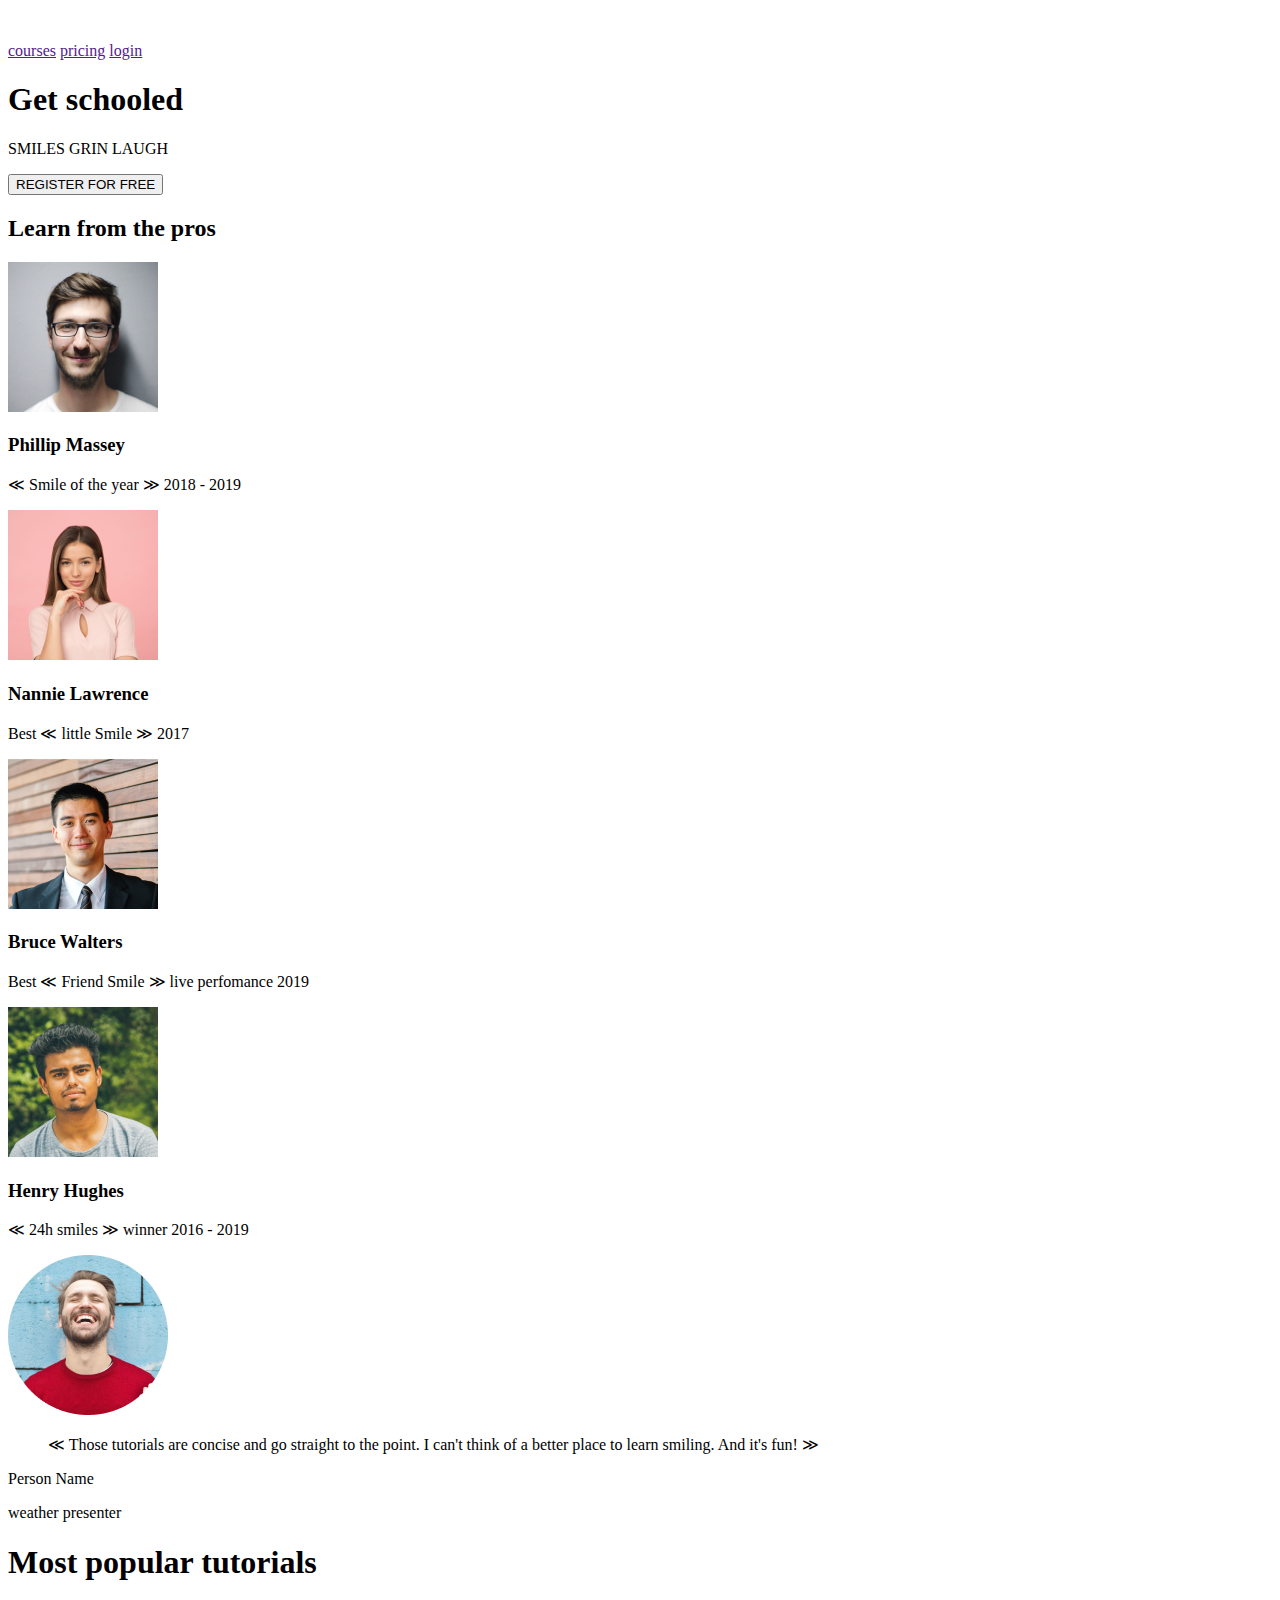
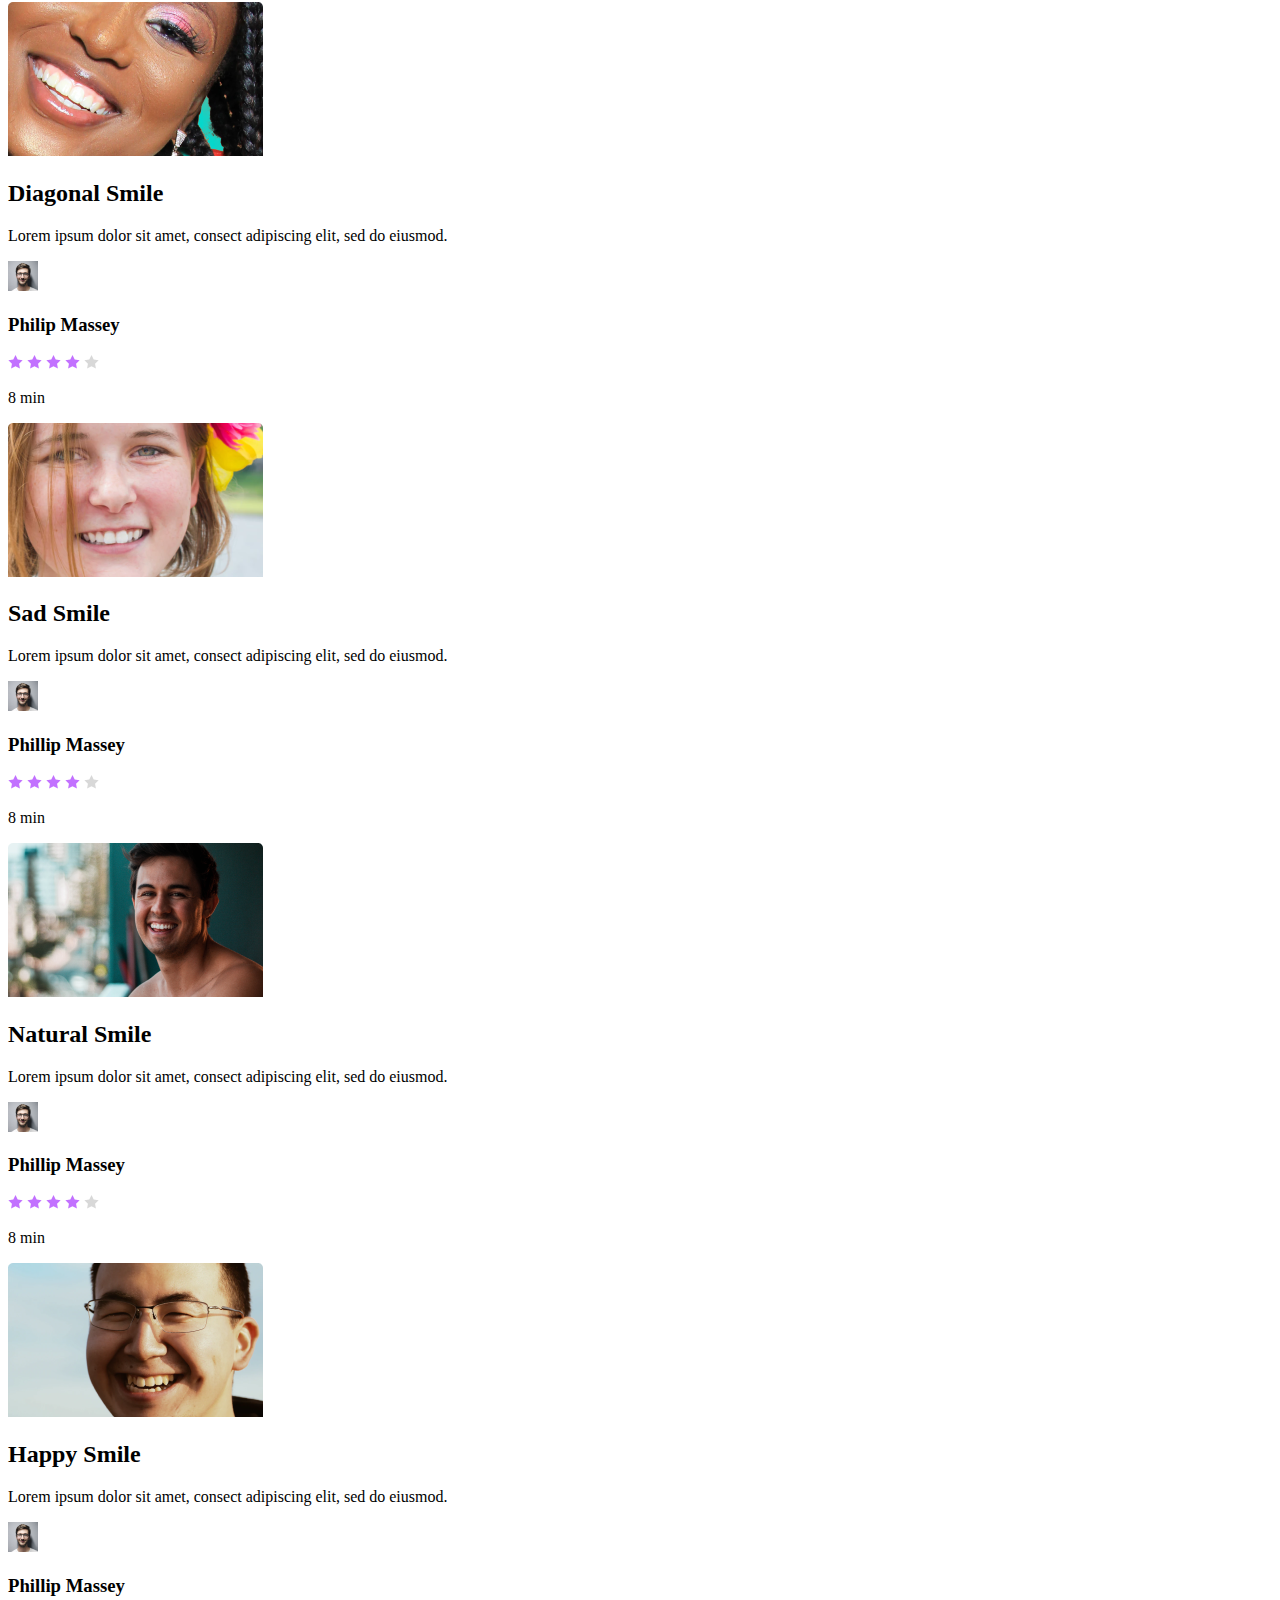
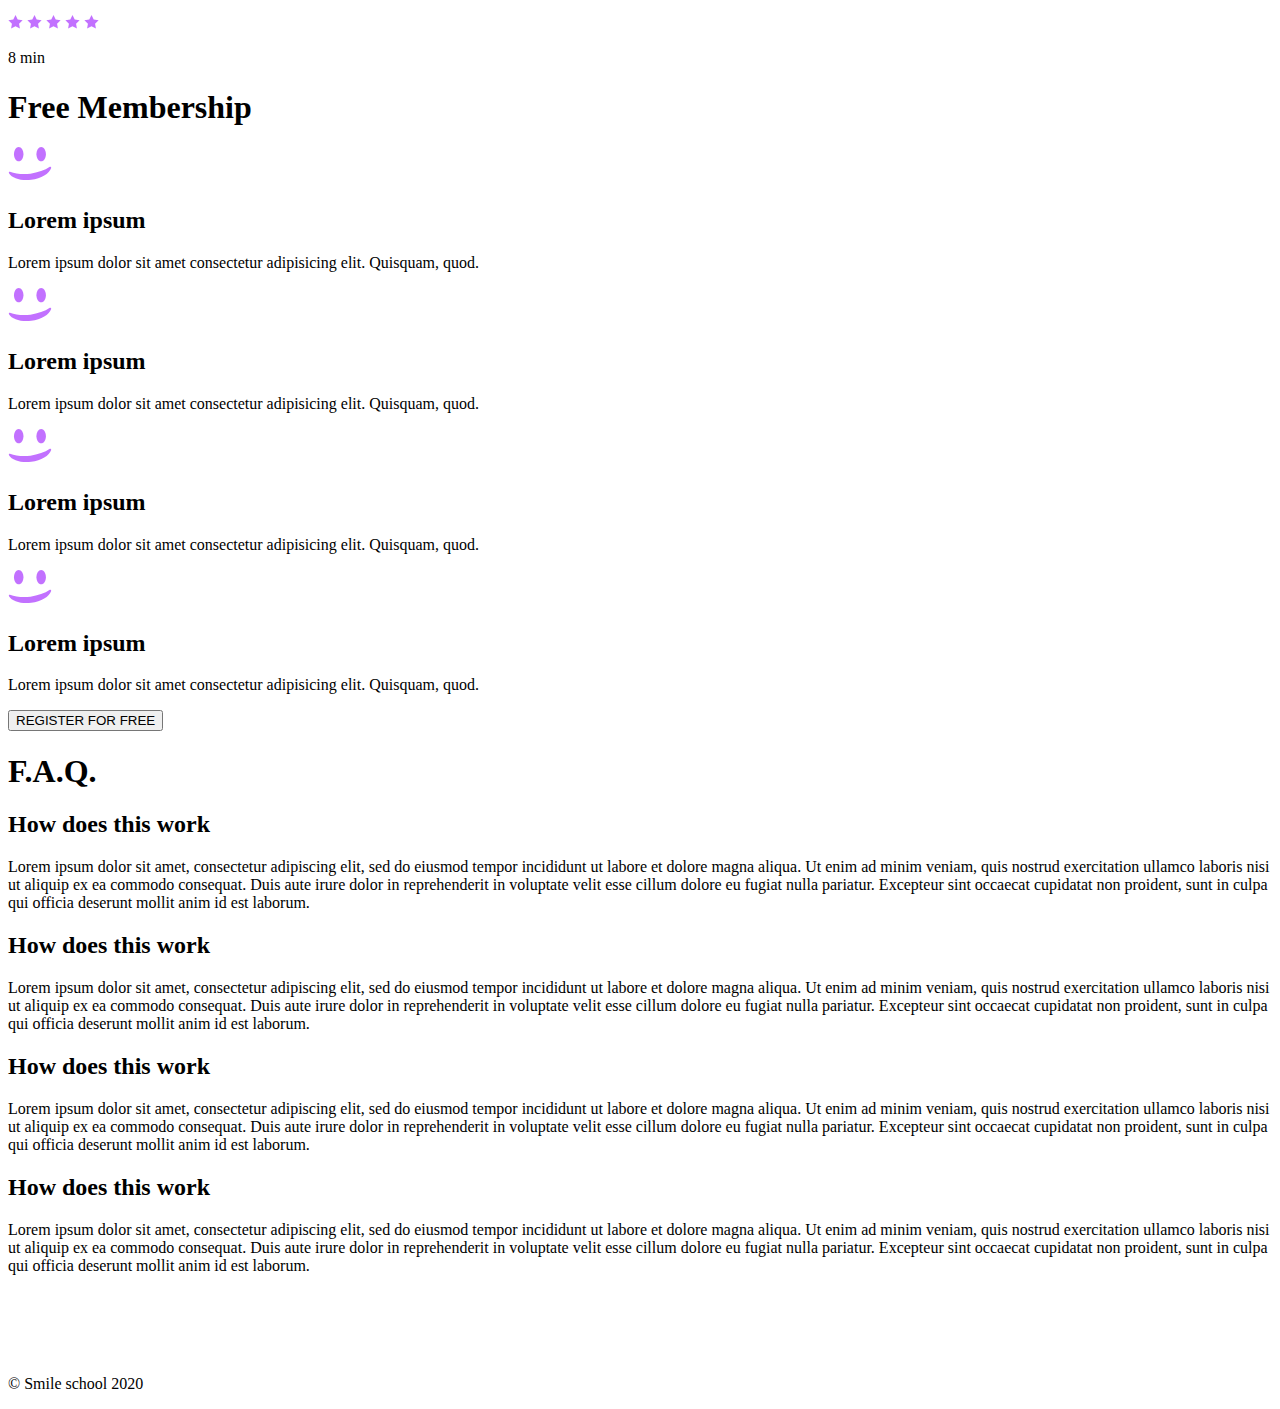
==== css_advanced/index.html @ 73071301 "cascading 🤺" ====
<!DOCTYPE html>
<html lang="en">
<head>
    <meta charset="UTF-8">
    <title> SChool Web page</title>
</head>
<body>
    <header>
        <div>
            <a href=""><img src="imgs/logo.png" alt="logo"></a>
        </div>
        <div>
            <a href="">courses</a>
            <a href="">pricing</a>
            <a href="">login</a>
        </div>
    </header>
    <main>
        <section>
            <div>
                <h1>Get schooled</h1>
                <p>
                    <span>SMILES</span>
                    <span>GRIN</span>
                    <span>LAUGH</span>
                </p>
                <button>REGISTER FOR FREE</button>
            </div>
            <div>
                <h2>Learn from the pros</h2>
            </div>
            <div>
                <div>
                    <img src="imgs/philip.png" alt="philip">
                    <h3>Phillip Massey</h3>
                    <p>&NestedLessLess; Smile of the year &NestedGreaterGreater; 2018 - 2019 </p>
                </div>

                <div>
                    <img src="imgs/nannie.png" alt="nannie">
                    <h3>Nannie Lawrence</h3>
                    <p>Best &NestedLessLess; little Smile &NestedGreaterGreater; 2017</p>
                </div>

                <div>
                    <img src="imgs/bruce.png" alt="image 3">
                    <h3>Bruce Walters</h3>
                    <p>Best &NestedLessLess; Friend Smile &NestedGreaterGreater;  live perfomance 2019</p>
                </div>
                <div>
                    <img src="imgs/henry.png" alt="image 4">
                    <h3>Henry Hughes</h3>
                    <p>&NestedLessLess; 24h smiles &NestedGreaterGreater; winner 2016 - 2019</p>
                </div>
            </div>
        </section>

        <section>
            <div>
                <img src="imgs/avatar.png" alt="avatar">
                <div>
                    <blockquote>
                        &NestedLessLess; Those tutorials are concise and go straight to the point. I can't think of a better place to learn smiling. And it's fun! &NestedGreaterGreater;
                    </blockquote>
                    <p>Person Name</p>
                    <p>weather presenter</p>
                </div>
            </div>
        </section>
        <section>
            <h1>Most popular tutorials</h1>
            <div>
                <div>
                    <img src="imgs/preview_diag.png" alt="preview_diag">
                    <h2 class="videotitle">Diagonal Smile</h2>
                    <p class="video-desc">Lorem ipsum dolor sit amet, consect adipiscing elit, sed do eiusmod.</p>
                    <div class="author">
                        <img src="imgs/philip_sm.png" alt="author">
                        <h3>Philip Massey</h3>
                    </div>
                    <div class="rating">
                        <img src="svgs/Star_1.svg" alt="star">
                        <img src="svgs/Star_1.svg" alt="star">
                        <img src="svgs/Star_1.svg" alt="star">
                        <img src="svgs/Star_1.svg" alt="star">
                        <img src="svgs/Star_5.svg" alt="star">
                        <p>8 min</p>
                    </div>
                </div>
                <div>
                    <img src="imgs/preview_sad.png" alt="">
                    <h2>Sad Smile</h2>
                    <p>Lorem ipsum dolor sit amet, consect adipiscing elit, sed do eiusmod.</p>
                    <div class="author">
                        <img src="imgs/philip_sm.png" alt="author">
                        <h3>Phillip Massey</h3>
                    </div>
                    <div class="rating">
                        <img src="svgs/Star_1.svg" alt="star">
                        <img src="svgs/Star_1.svg" alt="star">
                        <img src="svgs/Star_1.svg" alt="star">
                        <img src="svgs/Star_1.svg" alt="star">
                        <img src="svgs/Star_5.svg" alt="star">
                        <p>8 min</p>
                    </div>
                </div>
                <div>
                    <img src="imgs/preview_nat.png" alt="">
                    <h2>Natural Smile</h2>
                    <p>Lorem ipsum dolor sit amet, consect adipiscing elit, sed do eiusmod.</p>
                    <div class="author">
                        <img src="imgs/philip_sm.png" alt="author">
                        <h3>Phillip Massey</h3>
                    </div>
                    <div class="rating">
                        <img src="svgs/Star_1.svg" alt="star">
                        <img src="svgs/Star_1.svg" alt="star">
                        <img src="svgs/Star_1.svg" alt="star">
                        <img src="svgs/Star_1.svg" alt="star">
                        <img src="svgs/Star_5.svg" alt="star">
                        <p>8 min</p>
                    </div>
                </div>
                <div>
                    <img src="imgs/preview_hap.png" alt="">
                    <h2>Happy Smile</h2>
                    <p>Lorem ipsum dolor sit amet, consect adipiscing elit, sed do eiusmod.</p>
                    <div class="author">
                        <img src="imgs/philip_sm.png" alt="author">
                        <h3>Phillip Massey</h3>
                    </div>
                    <div class="rating">
                        <img src="svgs/Star_1.svg" alt="star">
                        <img src="svgs/Star_1.svg" alt="star">
                        <img src="svgs/Star_1.svg" alt="star">
                        <img src="svgs/Star_1.svg" alt="star">
                        <img src="svgs/Star_1.svg" alt="star">
                        <p>8 min</p>
                    </div>
                </div>
            </div>
        </section>
        <section>
            <h1>Free Membership</h1>
            <div>
               <div>
                     <img src="svgs/smile.svg" alt="image">
                     <h2>Lorem ipsum</h2>
                     <p>Lorem ipsum dolor sit amet consectetur adipisicing elit. Quisquam, quod.</p>
               </div> 
               <div>
                     <img src="svgs/smile.svg" alt="image">
                     <h2>Lorem ipsum</h2>
                     <p>Lorem ipsum dolor sit amet consectetur adipisicing elit. Quisquam, quod.</p>
               </div>
               <div>
                     <img src="svgs/smile.svg" alt="image">
                     <h2>Lorem ipsum</h2>
                     <p>Lorem ipsum dolor sit amet consectetur adipisicing elit. Quisquam, quod.</p>
               </div>
               <div>
                     <img src="svgs/smile.svg" alt="image">
                     <h2>Lorem ipsum</h2>
                     <p>Lorem ipsum dolor sit amet consectetur adipisicing elit. Quisquam, quod.</p>
               </div>
               <button class="register-btn">REGISTER FOR FREE</button>
            </div>
        </section>
        <section>
            <h1>F.A.Q.</h1>
            <div>
                <div class="row">
                    <div>
                        <h2> How does this work</h2>
                        <p>
                            Lorem ipsum dolor sit amet, consectetur adipiscing elit, sed do eiusmod tempor incididunt ut
                            labore et dolore magna aliqua. Ut enim ad minim veniam, quis nostrud exercitation ullamco
                            laboris nisi ut aliquip ex ea commodo consequat. Duis aute irure dolor in reprehenderit in
                            voluptate velit esse cillum dolore eu fugiat nulla pariatur. Excepteur sint occaecat cupidatat
                            non proident, sunt in culpa qui officia deserunt mollit anim id est laborum.
                        </p>
                    </div>
                    <div>
                        <h2> How does this work</h2>
                        <p>
                            Lorem ipsum dolor sit amet, consectetur adipiscing elit, sed do eiusmod tempor incididunt ut
                            labore et dolore magna aliqua. Ut enim ad minim veniam, quis nostrud exercitation ullamco
                            laboris nisi ut aliquip ex ea commodo consequat. Duis aute irure dolor in reprehenderit in
                            voluptate velit esse cillum dolore eu fugiat nulla pariatur. Excepteur sint occaecat cupidatat
                            non proident, sunt in culpa qui officia deserunt mollit anim id est laborum.
                        </p>
                    </div>
                </div>
                <div class ="row" >
                    <div>
                        <h2> How does this work</h2>
                        <p>
                            Lorem ipsum dolor sit amet, consectetur adipiscing elit, sed do eiusmod tempor incididunt ut
                            labore et dolore magna aliqua. Ut enim ad minim veniam, quis nostrud exercitation ullamco
                            laboris nisi ut aliquip ex ea commodo consequat. Duis aute irure dolor in reprehenderit in
                            voluptate velit esse cillum dolore eu fugiat nulla pariatur. Excepteur sint occaecat cupidatat
                            non proident, sunt in culpa qui officia deserunt mollit anim id est laborum.
                        </p>
                    </div>
                    <div>
                        <h2> How does this work</h2>
                        <p>
                            Lorem ipsum dolor sit amet, consectetur adipiscing elit, sed do eiusmod tempor incididunt ut
                            labore et dolore magna aliqua. Ut enim ad minim veniam, quis nostrud exercitation ullamco
                            laboris nisi ut aliquip ex ea commodo consequat. Duis aute irure dolor in reprehenderit in
                            voluptate velit esse cillum dolore eu fugiat nulla pariatur. Excepteur sint occaecat cupidatat
                            non proident, sunt in culpa qui officia deserunt mollit anim id est laborum.
                        </p>
                    </div>
                </div>
            </div>
        </section>
    </main>
    <footer>
        <div>
           <div>
            <img src="imgs/logo.png" alt="footer">
            <div>
                <a href=""><img src="svgs/facebook.svg" alt=""></a>
                <a href=""><img src="svgs/twitter.svg" alt=""></a>
                <a href=""><img src="svgs/instagram.svg" alt=""></a>
            </div>
           </div>
           <p>&#169; Smile school 2020</p> 
        </div>
    </footer>
</body>

</htmllang>
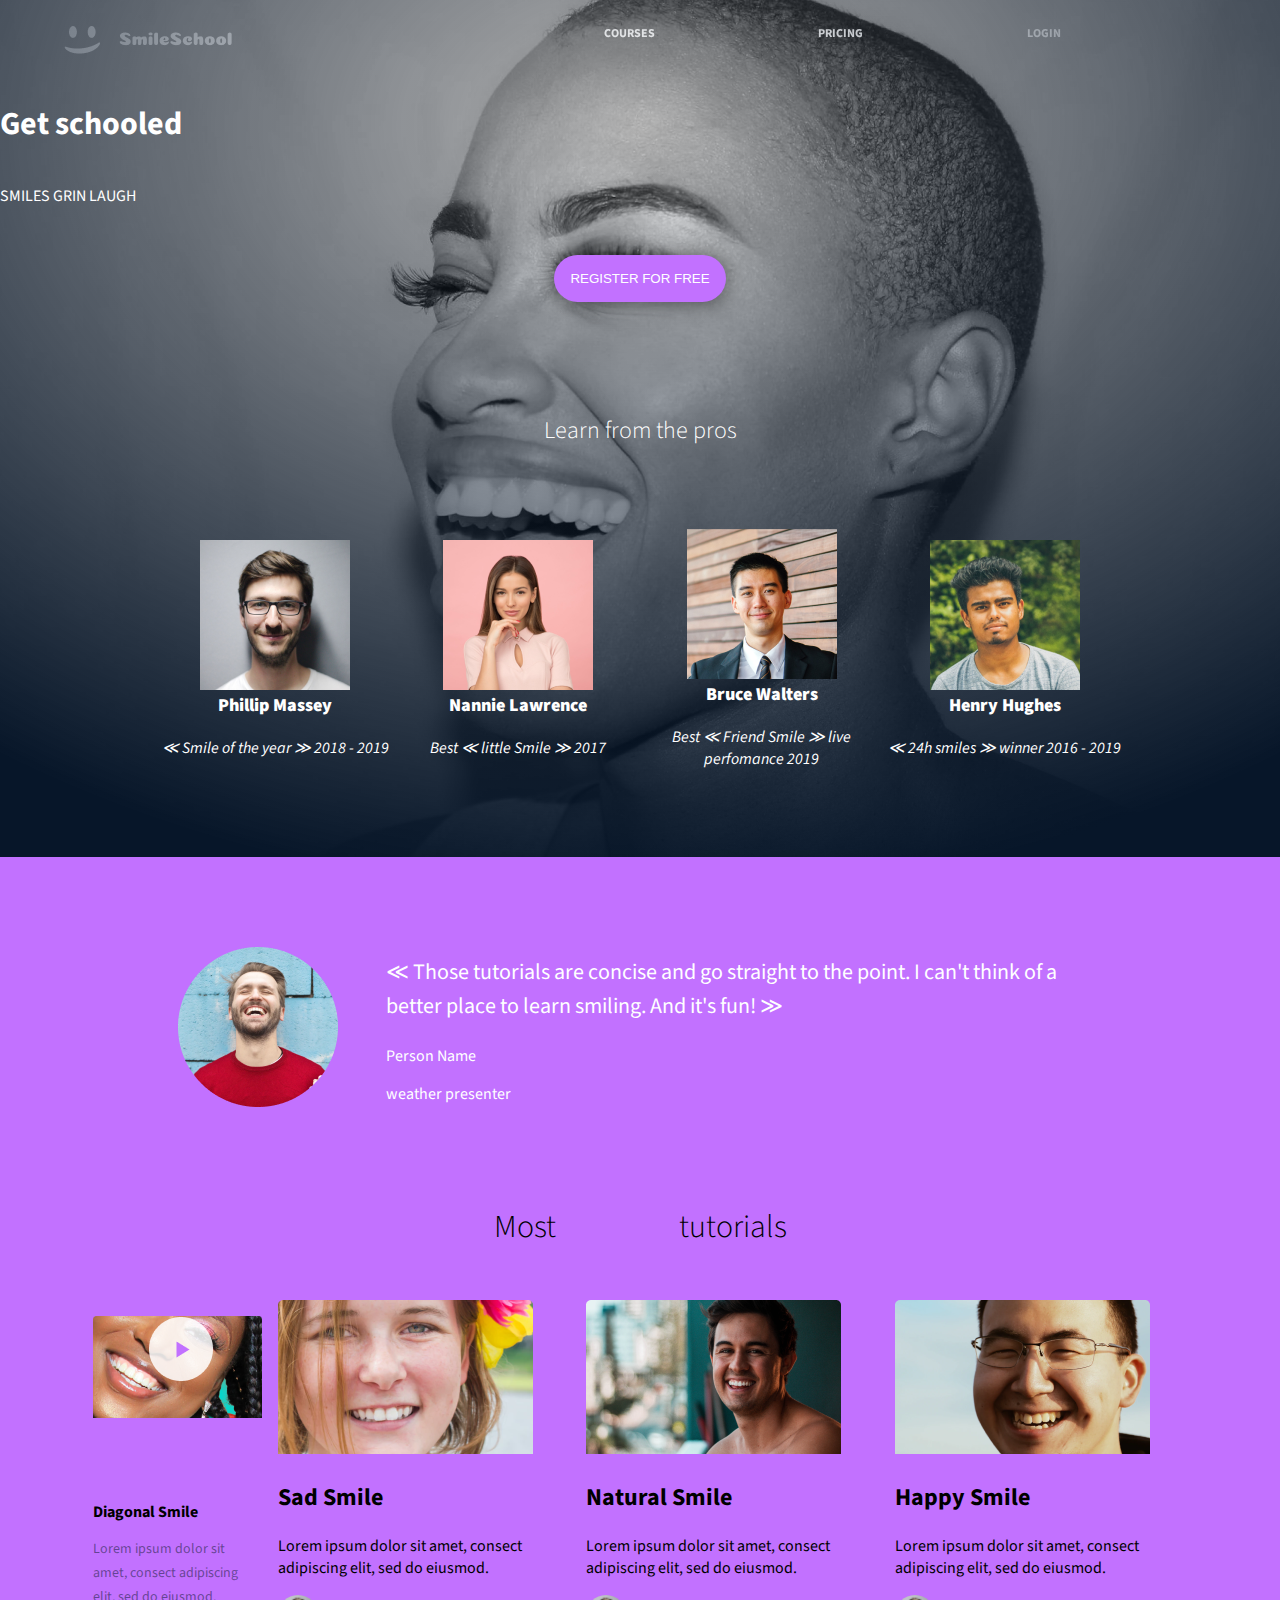
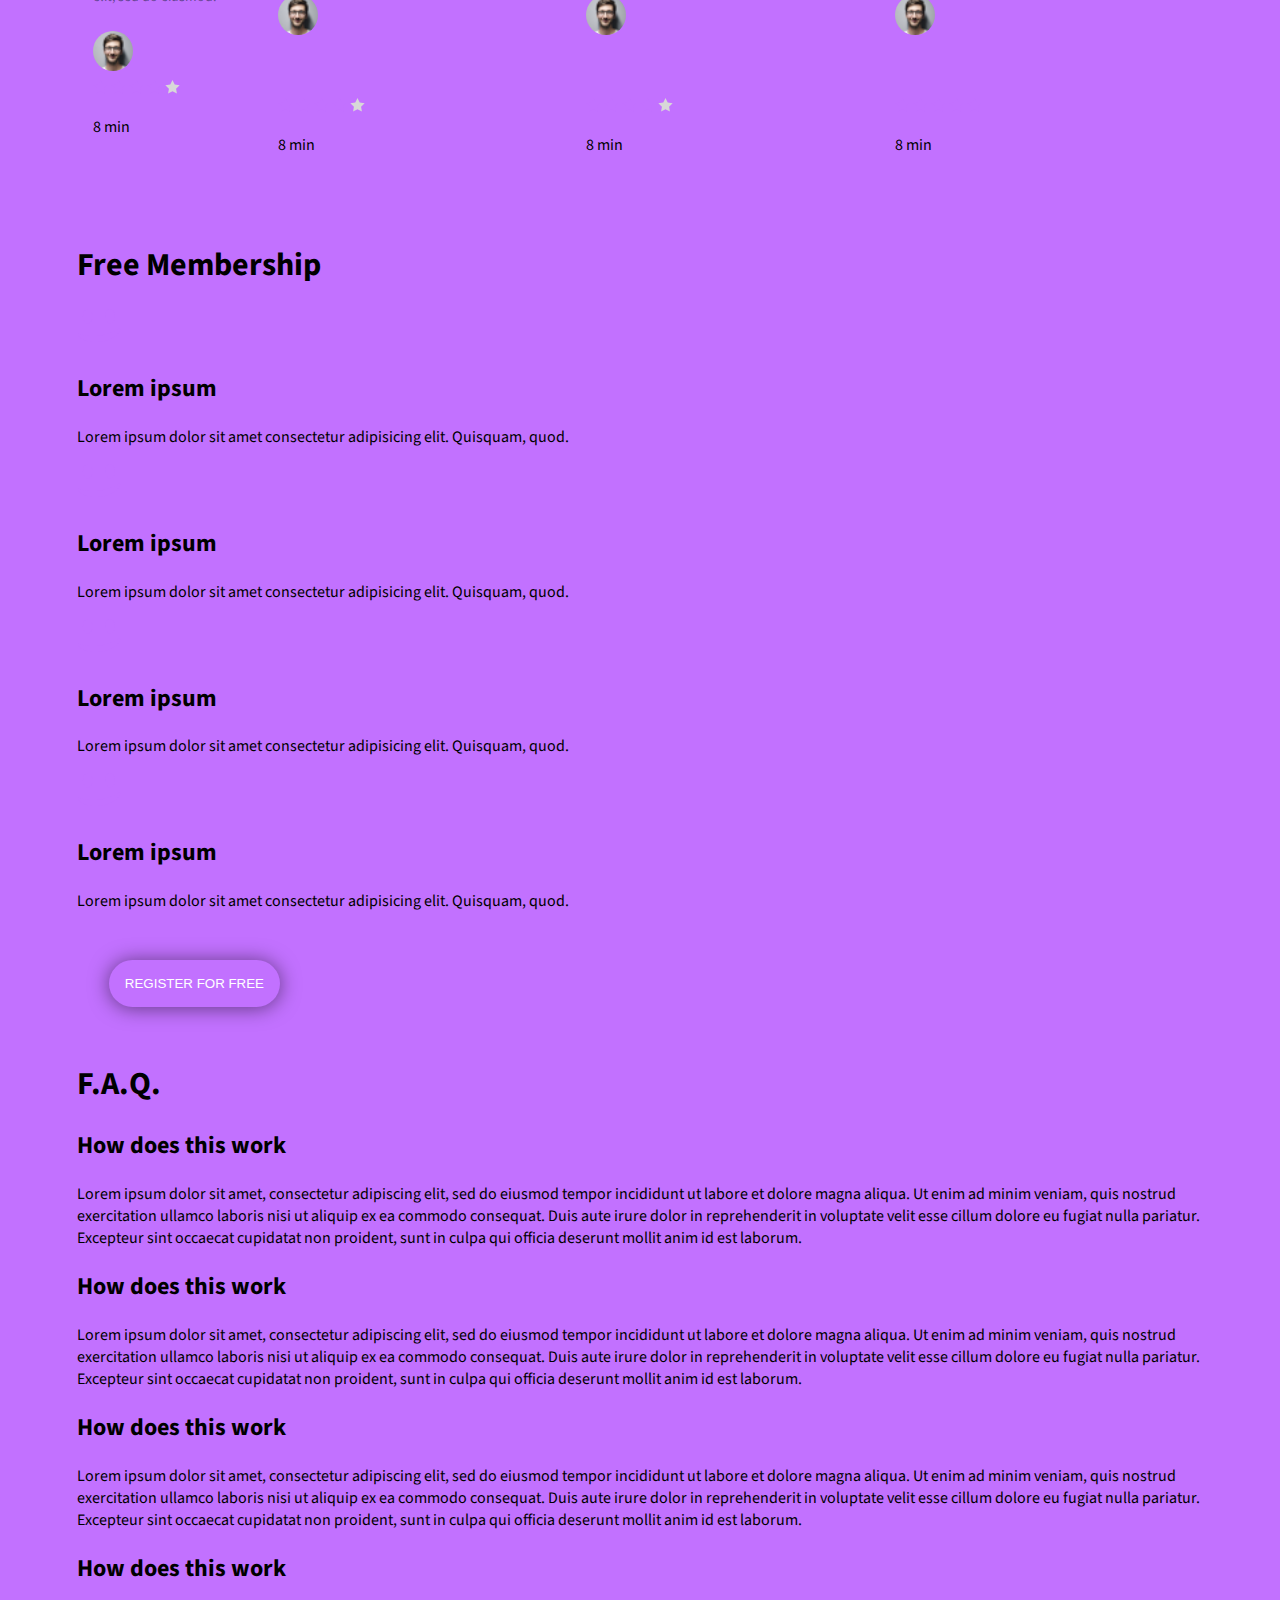
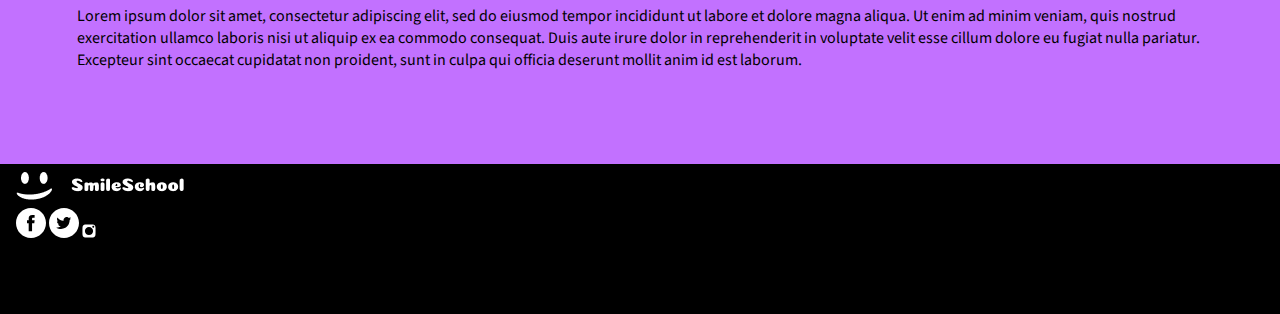
==== commit bd2107e5: "cascading 🤺" ====
--- a/css_advanced/index.html
+++ b/css_advanced/index.html
@@ -2,52 +2,55 @@
 <html lang="en">
 <head>
     <meta charset="UTF-8">
-    <title> SChool Web page</title>
+    <title> School Web page</title>
+    <meta name="viewport" content="width=device-width, initial-scale=1.0">
+    <link href='https://fonts.googleapis.com/css?family=Source+Sans+Pro' rel='stylesheet' type='text/css'>
+    <link rel="stylesheet" href="styles.css">
 </head>
 <body>
     <header>
-        <div>
+        <div class="logo">
             <a href=""><img src="imgs/logo.png" alt="logo"></a>
         </div>
-        <div>
+        <div class="nav-urls">
             <a href="">courses</a>
             <a href="">pricing</a>
             <a href="">login</a>
         </div>
     </header>
     <main>
-        <section>
-            <div>
-                <h1>Get schooled</h1>
+        <section class="header-section">
+            <div class="schooled">
+                <h1 class="school-tiltled">Get schooled</h1>
                 <p>
                     <span>SMILES</span>
                     <span>GRIN</span>
                     <span>LAUGH</span>
                 </p>
-                <button>REGISTER FOR FREE</button>
-            </div>
-            <div>
-                <h2>Learn from the pros</h2>
-            </div>
-            <div>
-                <div>
+                <button class = "register-btn">REGISTER FOR FREE</button>
+            </div>
+            <div class="pros">
+                <h2 class="pros-title">Learn from the pros</h2>
+            </div>
+            <div class="pros-block">
+                <div class="pros-card">
                     <img src="imgs/philip.png" alt="philip">
                     <h3>Phillip Massey</h3>
                     <p>&NestedLessLess; Smile of the year &NestedGreaterGreater; 2018 - 2019 </p>
                 </div>
 
-                <div>
+                <div class="pros-card">
                     <img src="imgs/nannie.png" alt="nannie">
                     <h3>Nannie Lawrence</h3>
                     <p>Best &NestedLessLess; little Smile &NestedGreaterGreater; 2017</p>
                 </div>
 
-                <div>
+                <div class="pros-card">
                     <img src="imgs/bruce.png" alt="image 3">
                     <h3>Bruce Walters</h3>
                     <p>Best &NestedLessLess; Friend Smile &NestedGreaterGreater;  live perfomance 2019</p>
                 </div>
-                <div>
+                <div class="pros-card">
                     <img src="imgs/henry.png" alt="image 4">
                     <h3>Henry Hughes</h3>
                     <p>&NestedLessLess; 24h smiles &NestedGreaterGreater; winner 2016 - 2019</p>
@@ -55,8 +58,8 @@
             </div>
         </section>
 
-        <section>
-            <div>
+        <section class="presenter-section">
+            <div class="presenter-block">
                 <img src="imgs/avatar.png" alt="avatar">
                 <div>
                     <blockquote>
@@ -66,17 +69,18 @@
                     <p>weather presenter</p>
                 </div>
             </div>
-        </section>
-        <section>
-            <h1>Most popular tutorials</h1>
-            <div>
-                <div>
+        </sectionclass>
+        <section class="videos-section">
+            <h1>Most <span class="secondary-color">popular</span> tutorials</h1>
+            <div class="videos-list">
+                <div class="video-card">
                     <img src="imgs/preview_diag.png" alt="preview_diag">
+                    <a class="play" href="#"><img src="imgs/play.png" alt=""></a>
                     <h2 class="videotitle">Diagonal Smile</h2>
                     <p class="video-desc">Lorem ipsum dolor sit amet, consect adipiscing elit, sed do eiusmod.</p>
                     <div class="author">
                         <img src="imgs/philip_sm.png" alt="author">
-                        <h3>Philip Massey</h3>
+                        <h3 class="author-name">Philip Massey</h3>
                     </div>
                     <div class="rating">
                         <img src="svgs/Star_1.svg" alt="star">
--- a/css_advanced/styles.css
+++ b/css_advanced/styles.css
@@ -0,0 +1,351 @@
+body{
+    font-family:"Source Sans Pro";
+    font-style:normal;
+}
+header{
+    display: flex;
+    flex: auto;
+    background-image:url("./imgs/banner.png");
+    flex-direction: row;
+    padding: 2% 5% 2% 5%;
+    filter:grayscale(100%);
+    position:absolute;
+    left:-0.025%;
+    right:-0.025%;
+    top: 0%;
+    bottom: -26.48%;
+}
+
+header .logo{
+    flex: 2;
+    z-index: 1;
+}
+
+header .nav-urls{
+    flex: 4;
+    font-weight: 700;
+    font-size: 12px;
+    line-height: 15px;
+    text-transform: uppercase;
+    z-index: 1;
+    display: flex;
+    justify-content: space-evenly;
+}
+header .nav-urls a {
+  margin-left: 1%;
+  margin-right: 1%;
+  text-decoration: none;
+  color: white;
+}
+    /* position: absolute; */
+
+.header-section{
+  left: 20%;
+  right: 20%;
+  display: flex;
+  flex-direction: column;
+  margin-bottom: -2.6rem;
+  background-blend-mode: color;
+  background: rgba(0, 0, 0, 1);
+  background: radial-gradient(
+    85.9% 85.9% at 50% 14.1%,
+    rgba(41, 48, 61, 0.0001) 0%,
+    #071629 100%
+  );
+  color: white;
+}
+.schooled {
+    display: flex;
+    flex-direction: column;
+    padding-top: 5rem;
+}
+.schooled-title {
+    height: 151px;
+    font-weight: 700;
+    font-size: 120px;
+    line-height: 20px;
+    color: #ffffff;
+    text-align: center;
+}
+.schooled-text {
+  height: 20px;
+  position: relative;
+  margin-top: -7%;
+  text-align: center;
+  font-weight: 700;
+  font-size: 16px;
+  line-height: 20px;
+  color: #ffffff;
+  display: flex;
+  justify-content: space-around;
+  margin-left: 38%;
+  margin-right: 38%;
+}
+
+.register-btn {
+  background: #c271ff;
+  border-radius: 25px;
+  border: none;
+  padding: 0.7rem;
+  color: white;
+  font-weight: 500;
+  box-shadow: 0px 1px 20px rgba(0, 0, 0, 0.5);
+  position: relative;
+  align-self: center;
+  margin: 2rem;
+  padding: 1rem;
+}
+
+.secondary-color {
+  color: #c271ff;
+}
+.pros {
+  padding: 2%;
+  display: flex;
+  flex-direction: column;
+}
+.pros-title {
+  position: relative;
+  align-self: center;
+  padding: 2rem;
+  font-weight: 300;
+  line-height: 40px;
+}
+.pros-title .secondary-color {
+  font-weight: 700;
+}
+.pros-block {
+  display: flex;
+  flex-direction: row;
+  justify-content: center;
+}
+.pros-card {
+  width: 19%;
+  /* padding: 1.5% 4% 1.5% 4%;*/
+  margin-bottom: 7rem;
+  display: flex;
+  flex-direction: column;
+  justify-content: center;
+  align-items: center;
+}
+.pros img {
+  border-radius: 50%;
+  max-width: 80%;
+}
+.pros-card h3 {
+  font-weight: 900;
+  font-size: 18px;
+  margin-top: 0.2rem;
+  margin-bottom: 0.2rem;
+  text-align: center;
+}
+.pros-card p {
+  font-style: italic;
+  text-align: center;
+  font-size: 16px;
+}
+main {
+  position: relative;
+  display: flex;
+  flex-direction: column;
+  margin: -8px;
+}
+
+.presenter-section {
+  /* position: absolute; */
+  background-color: #c271ff;
+  padding: 6%;
+}
+.presenter-block {
+  display: flex;
+  flex-direction: row;
+  justify-content: center;
+  align-items: center;
+  color: white;
+  padding-left: 9%;
+  padding-right: 9%;
+}
+.presenter-block img {
+  width: 160px;
+  height: 160px;
+  margin-right: 3rem;
+}
+.presenter-block blockquote {
+  font-weight: 400;
+  font-size: 22px;
+  line-height: 34px;
+  margin-left: 0;
+}
+.presenter-block .person-name {
+  font-weight: 700;
+  font-size: 22px;
+  line-height: 34px;
+  margin-bottom: 0;
+}
+.presenter-block .weather {
+  font-style: italic;
+  font-weight: 400;
+  font-size: 22px;
+  line-height: 34px;
+  margin-top: 0;
+}
+.videos-section {
+  display: flex;
+  flex-direction: column;
+  padding-top: 3rem;
+  padding-bottom: 3rem;
+}
+.videos-section h1,
+.membership-section h1,
+.faq-section h1 {
+  text-align: center;
+}
+.videos-section h1 {
+  font-weight: 300;
+  font-size: 32px;
+  line-height: 40px;
+  padding-top: 1rem;
+  padding-bottom: 2rem;
+}
+.faq-section h1 {
+  font-weight: 300;
+  font-size: 60px;
+  line-height: 75px;
+}
+.videos-list {
+  display: flex;
+  flex-direction: row;
+  justify-content: center;
+}
+.video-card {
+  padding: 1rem;
+  display: flex;
+  flex-direction: column;
+  max-width: 15%;
+}
+.video-card h2 {
+  font-weight: 700;
+  font-size: 16px;
+  line-height: 20px;
+  margin-bottom: 0.1rem;
+}
+.video-card .video-desc {
+  font-weight: 400;
+  font-size: 14px;
+  line-height: 24px;
+  color: rgba(7, 22, 41, 0.501584);
+}
+.video-card .play {
+  position: relative;
+  top: -23%;
+  left: 33%;
+}
+.video-card .author {
+  display: flex;
+  align-items: center;
+}
+.author img {
+  border-radius: 50%;
+  width: 40px;
+  height: 40px;
+}
+.author h3 {
+  font-weight: 600;
+  font-size: 14px;
+  line-height: 27px;
+  /* identical to box height, or 193% */
+  color: #c271ff;
+  margin-left: 1rem;
+}
+.rating-duration {
+  display: flex;
+  justify-content: space-between;
+  align-items: center;
+}
+.duration {
+  font-weight: 600;
+  font-size: 14px;
+  line-height: 27px;
+  /* identical to box height, or 193% */
+  text-align: right;
+  color: #c271ff;
+}
+.membership-section {
+  color: white;
+  background: #071629;
+  padding: 2rem;
+}
+.membership-section .secondary-color,
+.videos-section .secondary-color {
+  font-weight: 700;
+  font-size: 32px;
+  line-height: 40px;
+  text-align: center;
+}
+.membership-section h1 {
+  font-weight: 300;
+  font-size: 32px;
+  line-height: 40px;
+  text-align: center;
+  padding-bottom: 2rem;
+}
+.membership-section button {
+  left: 42%;
+}
+.memberships {
+  display: flex;
+  justify-content: space-evenly;
+  padding-left: 5rem;
+  padding-right: 5rem;
+}
+.membership-card {
+  display: flex;
+  flex-direction: column;
+  max-width: 12%;
+  align-items: center;
+  text-align: center;
+}
+.membership-card h2 {
+  margin-bottom: 0.1rem;
+}
+
+.faq-list {
+  display: flex;
+  padding-left: 10%;
+  padding-right: 10%;
+}
+.faq-item {
+  display: flex;
+  flex: 50%;
+  flex-direction: column;
+  width: 50%;
+  padding: 5%;
+}
+footer {
+  background: black;
+  padding: 1rem;
+  margin: -8px;
+}
+.ft-container {
+  display: flex;
+  flex-direction: column;
+}
+.nav-ft {
+  display: flex;
+  justify-content: space-between;
+  padding: 4rem 8rem 4rem 8rem;
+}
+
+.nav-ft div a {
+  margin-left: 0.4rem;
+  margin-right: 0.5rem;
+}
+
+.ft-container p {
+  color: white;
+  opacity: 0.35;
+  text-align: center;
+  font-weight: 400;
+  font-size: 12px;
+  line-height: 15px;
+}
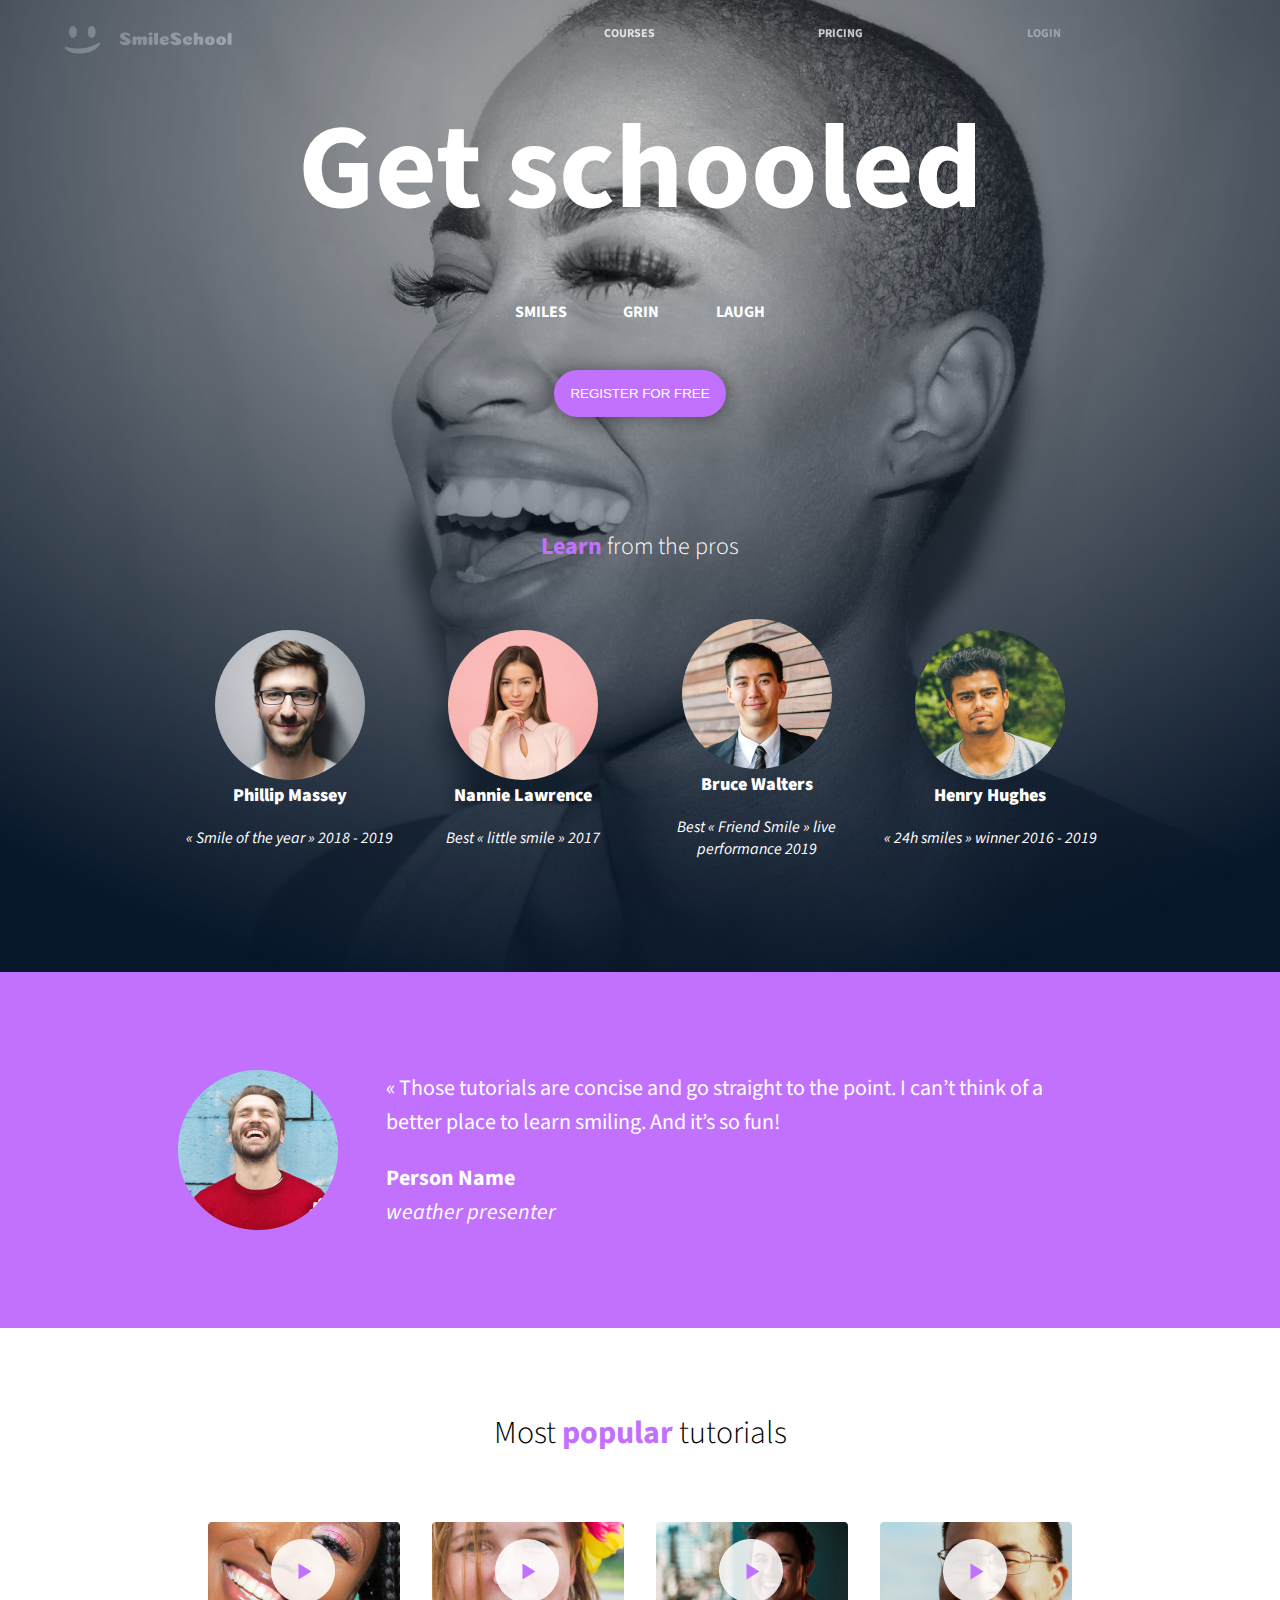
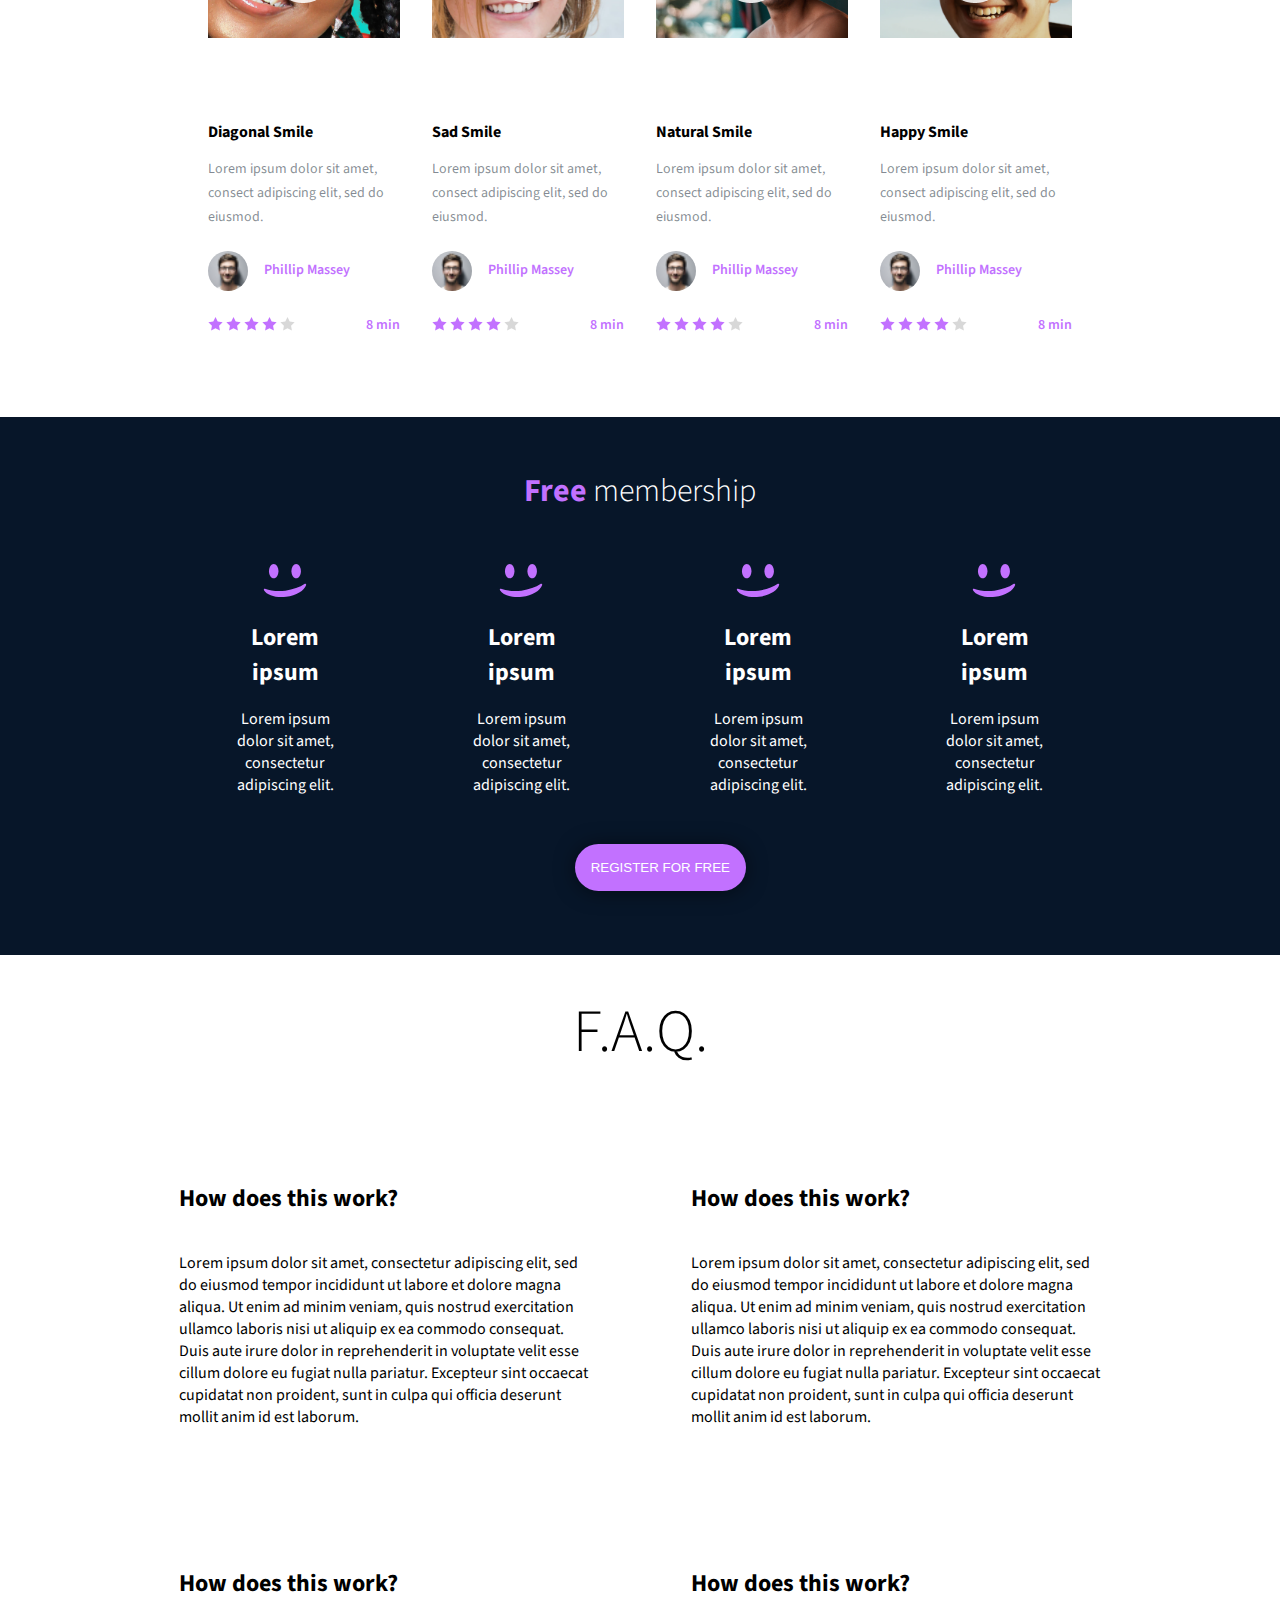
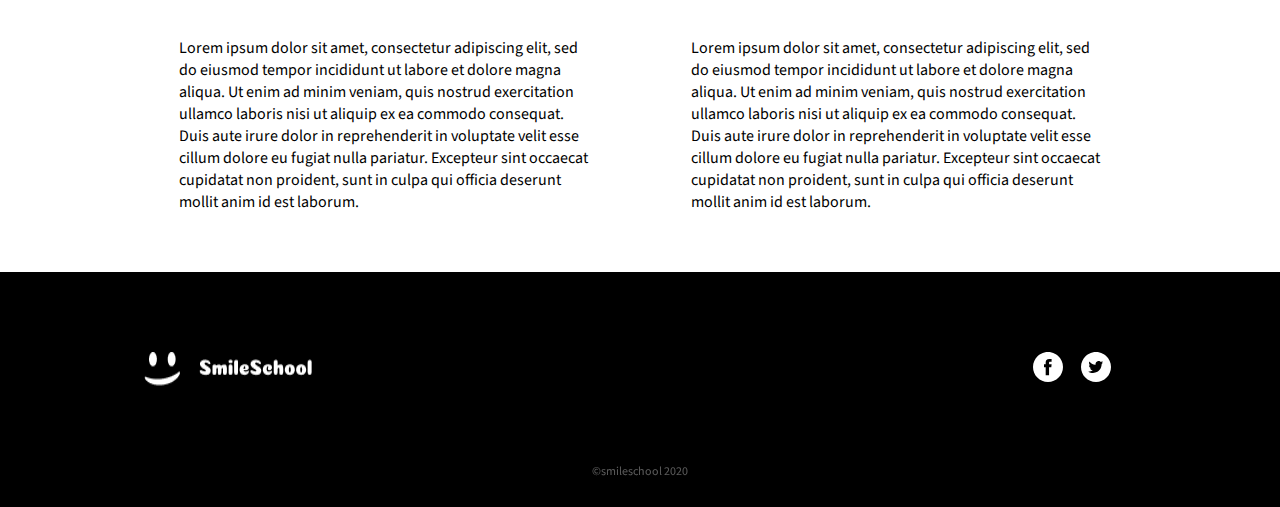
==== commit 81c86b7c: "cascading 🤺" ====
--- a/css_advanced/index.html
+++ b/css_advanced/index.html
@@ -1,238 +1,270 @@
 <!DOCTYPE html>
 <html lang="en">
+
 <head>
     <meta charset="UTF-8">
-    <title> School Web page</title>
+    <meta http-equiv="X-UA-Compatible" content="IE=edge">
     <meta name="viewport" content="width=device-width, initial-scale=1.0">
     <link href='https://fonts.googleapis.com/css?family=Source+Sans+Pro' rel='stylesheet' type='text/css'>
     <link rel="stylesheet" href="styles.css">
+    <title>Document</title>
 </head>
+
 <body>
     <header>
-        <div class="logo">
-            <a href=""><img src="imgs/logo.png" alt="logo"></a>
-        </div>
+        <div class="logo"><a><img src="imgs/logo.png" alt="logo" /></a></div>
         <div class="nav-urls">
-            <a href="">courses</a>
-            <a href="">pricing</a>
-            <a href="">login</a>
+            <a href="">courses</a><a href="">pricing</a><a href="">login</a>
         </div>
     </header>
     <main>
         <section class="header-section">
             <div class="schooled">
-                <h1 class="school-tiltled">Get schooled</h1>
-                <p>
+                <h1 class="schooled-title">
+                    Get schooled
+                </h1>
+                <p class="schooled-text">
                     <span>SMILES</span>
                     <span>GRIN</span>
                     <span>LAUGH</span>
                 </p>
-                <button class = "register-btn">REGISTER FOR FREE</button>
+                <button class="register-btn">REGISTER FOR FREE</button>
             </div>
             <div class="pros">
-                <h2 class="pros-title">Learn from the pros</h2>
-            </div>
-            <div class="pros-block">
-                <div class="pros-card">
-                    <img src="imgs/philip.png" alt="philip">
-                    <h3>Phillip Massey</h3>
-                    <p>&NestedLessLess; Smile of the year &NestedGreaterGreater; 2018 - 2019 </p>
-                </div>
-
-                <div class="pros-card">
-                    <img src="imgs/nannie.png" alt="nannie">
-                    <h3>Nannie Lawrence</h3>
-                    <p>Best &NestedLessLess; little Smile &NestedGreaterGreater; 2017</p>
-                </div>
-
-                <div class="pros-card">
-                    <img src="imgs/bruce.png" alt="image 3">
-                    <h3>Bruce Walters</h3>
-                    <p>Best &NestedLessLess; Friend Smile &NestedGreaterGreater;  live perfomance 2019</p>
-                </div>
-                <div class="pros-card">
-                    <img src="imgs/henry.png" alt="image 4">
-                    <h3>Henry Hughes</h3>
-                    <p>&NestedLessLess; 24h smiles &NestedGreaterGreater; winner 2016 - 2019</p>
-                </div>
-            </div>
-        </section>
-
+                <h2 class="pros-title"><span class="secondary-color">Learn</span> from the pros</h2>
+                <div class="pros-block">
+                    <div class="pros-card">
+                        <img src="imgs/philip.png" alt="philip">
+                        <h3>Phillip Massey</h3>
+                        <p>« Smile of the year » 2018 - 2019</p>
+                    </div>
+                    <div class="pros-card">
+                        <img src="imgs/nannie.png" alt="nannie">
+                        <h3>Nannie Lawrence</h3>
+                        <p>Best « little smile » 2017</p>
+                    </div>
+                    <div class="pros-card">
+                        <img src="imgs/bruce.png" alt="bruce">
+                        <h3>Bruce Walters</h3>
+                        <p>Best « Friend Smile » live performance 2019</p>
+                    </div>
+                    <div class="pros-card">
+                        <img src="imgs/henry.png" alt="henry">
+                        <h3>Henry Hughes</h3>
+                        <p>« 24h smiles » winner 2016 - 2019</p>
+                    </div>
+                </div>
+            </div>
+        </section>
         <section class="presenter-section">
             <div class="presenter-block">
                 <img src="imgs/avatar.png" alt="avatar">
                 <div>
                     <blockquote>
-                        &NestedLessLess; Those tutorials are concise and go straight to the point. I can't think of a better place to learn smiling. And it's fun! &NestedGreaterGreater;
+                        « Those tutorials are concise and go straight to the point. I can’t think of a better
+                        place to learn smiling. And it’s so fun!
                     </blockquote>
-                    <p>Person Name</p>
-                    <p>weather presenter</p>
-                </div>
-            </div>
-        </sectionclass>
+                    <p class="person-name">Person Name</p>
+                    <p class="weather">weather presenter</p>
+                </div>
+            </div>
+        </section>
         <section class="videos-section">
             <h1>Most <span class="secondary-color">popular</span> tutorials</h1>
             <div class="videos-list">
                 <div class="video-card">
-                    <img src="imgs/preview_diag.png" alt="preview_diag">
-                    <a class="play" href="#"><img src="imgs/play.png" alt=""></a>
-                    <h2 class="videotitle">Diagonal Smile</h2>
-                    <p class="video-desc">Lorem ipsum dolor sit amet, consect adipiscing elit, sed do eiusmod.</p>
-                    <div class="author">
-                        <img src="imgs/philip_sm.png" alt="author">
-                        <h3 class="author-name">Philip Massey</h3>
-                    </div>
-                    <div class="rating">
-                        <img src="svgs/Star_1.svg" alt="star">
-                        <img src="svgs/Star_1.svg" alt="star">
-                        <img src="svgs/Star_1.svg" alt="star">
-                        <img src="svgs/Star_1.svg" alt="star">
-                        <img src="svgs/Star_5.svg" alt="star">
-                        <p>8 min</p>
-                    </div>
-                </div>
-                <div>
+                    <img src="imgs/preview_diag.png" alt="">
+                    <a class="play" href="#"><img src="imgs/play.png" alt=""></a>
+                    <h2 class="video-title">
+                        Diagonal Smile
+                    </h2>
+                    <p class="video-desc">
+                        Lorem ipsum dolor sit amet, consect adipiscing elit, sed do eiusmod.
+                    </p>
+                    <div class="author">
+                        <img class="author-img" src="imgs/philip_sm.png" alt="philip_sm">
+                        <h3 class="author-name">Phillip Massey</h3>
+                    </div>
+                    <div class="rating-duration">
+                        <div class="rating">
+                            <img src="svgs/Star_1.svg" alt="Star_1">
+                            <img src="svgs/Star_1.svg" alt="Star_1">
+                            <img src="svgs/Star_1.svg" alt="Star_1">
+                            <img src="svgs/Star_1.svg" alt="Star_1">
+                            <img src="svgs/Star_5.svg" alt="Star_5">
+                        </div>
+                        <p class="duration">8 min</p>
+                    </div>
+                </div>
+                <div class="video-card">
                     <img src="imgs/preview_sad.png" alt="">
-                    <h2>Sad Smile</h2>
-                    <p>Lorem ipsum dolor sit amet, consect adipiscing elit, sed do eiusmod.</p>
-                    <div class="author">
-                        <img src="imgs/philip_sm.png" alt="author">
-                        <h3>Phillip Massey</h3>
-                    </div>
-                    <div class="rating">
-                        <img src="svgs/Star_1.svg" alt="star">
-                        <img src="svgs/Star_1.svg" alt="star">
-                        <img src="svgs/Star_1.svg" alt="star">
-                        <img src="svgs/Star_1.svg" alt="star">
-                        <img src="svgs/Star_5.svg" alt="star">
-                        <p>8 min</p>
-                    </div>
-                </div>
-                <div>
+                    <a class="play" href="#"><img src="imgs/play.png" alt=""></a>
+                    <h2 class="video-title">
+                        Sad Smile
+                    </h2>
+                    <p class="video-desc">
+                        Lorem ipsum dolor sit amet, consect adipiscing elit, sed do eiusmod.
+                    </p>
+                    <div class="author">
+                        <img class="author-img" src="imgs/philip_sm.png" alt="philip_sm">
+                        <h3 class="author-name">Phillip Massey</h3>
+                    </div>
+                    <div class="rating-duration">
+                        <div class="rating">
+                            <img src="svgs/Star_1.svg" alt="Star_1">
+                            <img src="svgs/Star_1.svg" alt="Star_1">
+                            <img src="svgs/Star_1.svg" alt="Star_1">
+                            <img src="svgs/Star_1.svg" alt="Star_1">
+                            <img src="svgs/Star_5.svg" alt="Star_5">
+                        </div>
+                        <p class="duration">8 min</p>
+                    </div>
+                </div>
+                <div class="video-card">
                     <img src="imgs/preview_nat.png" alt="">
-                    <h2>Natural Smile</h2>
-                    <p>Lorem ipsum dolor sit amet, consect adipiscing elit, sed do eiusmod.</p>
-                    <div class="author">
-                        <img src="imgs/philip_sm.png" alt="author">
-                        <h3>Phillip Massey</h3>
-                    </div>
-                    <div class="rating">
-                        <img src="svgs/Star_1.svg" alt="star">
-                        <img src="svgs/Star_1.svg" alt="star">
-                        <img src="svgs/Star_1.svg" alt="star">
-                        <img src="svgs/Star_1.svg" alt="star">
-                        <img src="svgs/Star_5.svg" alt="star">
-                        <p>8 min</p>
-                    </div>
-                </div>
-                <div>
+                    <a class="play" href="#"><img src="imgs/play.png" alt=""></a>
+                    <h2 class="video-title">
+                        Natural Smile
+                    </h2>
+                    <p class="video-desc">
+                        Lorem ipsum dolor sit amet, consect adipiscing elit, sed do eiusmod.
+                    </p>
+                    <div class="author">
+                        <img class="author-img" src="imgs/philip_sm.png" alt="philip_sm">
+                        <h3 class="author-name">Phillip Massey</h3>
+                    </div>
+                    <div class="rating-duration">
+                        <div class="rating">
+                            <img src="svgs/Star_1.svg" alt="Star_1">
+                            <img src="svgs/Star_1.svg" alt="Star_1">
+                            <img src="svgs/Star_1.svg" alt="Star_1">
+                            <img src="svgs/Star_1.svg" alt="Star_1">
+                            <img src="svgs/Star_5.svg" alt="Star_5">
+                        </div>
+                        <p class="duration">8 min</p>
+                    </div>
+                </div>
+                <div class="video-card">
                     <img src="imgs/preview_hap.png" alt="">
-                    <h2>Happy Smile</h2>
-                    <p>Lorem ipsum dolor sit amet, consect adipiscing elit, sed do eiusmod.</p>
-                    <div class="author">
-                        <img src="imgs/philip_sm.png" alt="author">
-                        <h3>Phillip Massey</h3>
-                    </div>
-                    <div class="rating">
-                        <img src="svgs/Star_1.svg" alt="star">
-                        <img src="svgs/Star_1.svg" alt="star">
-                        <img src="svgs/Star_1.svg" alt="star">
-                        <img src="svgs/Star_1.svg" alt="star">
-                        <img src="svgs/Star_1.svg" alt="star">
-                        <p>8 min</p>
-                    </div>
-                </div>
-            </div>
-        </section>
-        <section>
-            <h1>Free Membership</h1>
-            <div>
-               <div>
-                     <img src="svgs/smile.svg" alt="image">
-                     <h2>Lorem ipsum</h2>
-                     <p>Lorem ipsum dolor sit amet consectetur adipisicing elit. Quisquam, quod.</p>
-               </div> 
-               <div>
-                     <img src="svgs/smile.svg" alt="image">
-                     <h2>Lorem ipsum</h2>
-                     <p>Lorem ipsum dolor sit amet consectetur adipisicing elit. Quisquam, quod.</p>
-               </div>
-               <div>
-                     <img src="svgs/smile.svg" alt="image">
-                     <h2>Lorem ipsum</h2>
-                     <p>Lorem ipsum dolor sit amet consectetur adipisicing elit. Quisquam, quod.</p>
-               </div>
-               <div>
-                     <img src="svgs/smile.svg" alt="image">
-                     <h2>Lorem ipsum</h2>
-                     <p>Lorem ipsum dolor sit amet consectetur adipisicing elit. Quisquam, quod.</p>
-               </div>
-               <button class="register-btn">REGISTER FOR FREE</button>
-            </div>
-        </section>
-        <section>
+                    <a class="play" href="#"><img src="imgs/play.png" alt=""></a>
+                    <h2 class="video-title">
+                        Happy Smile
+                    </h2>
+                    <p class="video-desc">
+                        Lorem ipsum dolor sit amet, consect adipiscing elit, sed do eiusmod.
+                    </p>
+                    <div class="author">
+                        <img class="author-img" src="imgs/philip_sm.png" alt="philip_sm">
+                        <h3 class="author-name">Phillip Massey</h3>
+                    </div>
+                    <div class="rating-duration">
+                        <div class="rating">
+                            <img src="svgs/Star_1.svg" alt="Star_1">
+                            <img src="svgs/Star_1.svg" alt="Star_1">
+                            <img src="svgs/Star_1.svg" alt="Star_1">
+                            <img src="svgs/Star_1.svg" alt="Star_1">
+                            <img src="svgs/Star_5.svg" alt="Star_5">
+                        </div>
+                        <p class="duration">8 min</p>
+                    </div>
+                </div>
+            </div>
+        </section>
+        <section class="membership-section">
+            <h1><span class="secondary-color">Free</span> membership</h1>
+            <div class="memberships">
+                <div class="membership-card">
+                    <img src="svgs/smile.svg" alt="smile">
+                    <h2>Lorem ipsum</h2>
+                    <p>
+                        Lorem ipsum dolor sit amet, consectetur adipiscing elit.
+                    </p>
+                </div>
+                <div class="membership-card">
+                    <img src="svgs/smile.svg" alt="smile">
+                    <h2>Lorem ipsum</h2>
+                    <p>
+                        Lorem ipsum dolor sit amet, consectetur adipiscing elit.
+                    </p>
+                </div>
+                <div class="membership-card">
+                    <img src="svgs/smile.svg" alt="smile">
+                    <h2>Lorem ipsum</h2>
+                    <p>
+                        Lorem ipsum dolor sit amet, consectetur adipiscing elit.
+                    </p>
+                </div>
+                <div class="membership-card">
+                    <img src="svgs/smile.svg" alt="smile">
+                    <h2>Lorem ipsum</h2>
+                    <p>
+                        Lorem ipsum dolor sit amet, consectetur adipiscing elit.
+                    </p>
+                </div>
+            </div>
+            <button class="register-btn">REGISTER FOR FREE</button>
+        </section>
+        <section class="faq-section">
             <h1>F.A.Q.</h1>
-            <div>
-                <div class="row">
-                    <div>
-                        <h2> How does this work</h2>
-                        <p>
-                            Lorem ipsum dolor sit amet, consectetur adipiscing elit, sed do eiusmod tempor incididunt ut
-                            labore et dolore magna aliqua. Ut enim ad minim veniam, quis nostrud exercitation ullamco
-                            laboris nisi ut aliquip ex ea commodo consequat. Duis aute irure dolor in reprehenderit in
-                            voluptate velit esse cillum dolore eu fugiat nulla pariatur. Excepteur sint occaecat cupidatat
-                            non proident, sunt in culpa qui officia deserunt mollit anim id est laborum.
-                        </p>
-                    </div>
-                    <div>
-                        <h2> How does this work</h2>
-                        <p>
-                            Lorem ipsum dolor sit amet, consectetur adipiscing elit, sed do eiusmod tempor incididunt ut
-                            labore et dolore magna aliqua. Ut enim ad minim veniam, quis nostrud exercitation ullamco
-                            laboris nisi ut aliquip ex ea commodo consequat. Duis aute irure dolor in reprehenderit in
-                            voluptate velit esse cillum dolore eu fugiat nulla pariatur. Excepteur sint occaecat cupidatat
-                            non proident, sunt in culpa qui officia deserunt mollit anim id est laborum.
-                        </p>
-                    </div>
-                </div>
-                <div class ="row" >
-                    <div>
-                        <h2> How does this work</h2>
-                        <p>
-                            Lorem ipsum dolor sit amet, consectetur adipiscing elit, sed do eiusmod tempor incididunt ut
-                            labore et dolore magna aliqua. Ut enim ad minim veniam, quis nostrud exercitation ullamco
-                            laboris nisi ut aliquip ex ea commodo consequat. Duis aute irure dolor in reprehenderit in
-                            voluptate velit esse cillum dolore eu fugiat nulla pariatur. Excepteur sint occaecat cupidatat
-                            non proident, sunt in culpa qui officia deserunt mollit anim id est laborum.
-                        </p>
-                    </div>
-                    <div>
-                        <h2> How does this work</h2>
-                        <p>
-                            Lorem ipsum dolor sit amet, consectetur adipiscing elit, sed do eiusmod tempor incididunt ut
-                            labore et dolore magna aliqua. Ut enim ad minim veniam, quis nostrud exercitation ullamco
-                            laboris nisi ut aliquip ex ea commodo consequat. Duis aute irure dolor in reprehenderit in
-                            voluptate velit esse cillum dolore eu fugiat nulla pariatur. Excepteur sint occaecat cupidatat
-                            non proident, sunt in culpa qui officia deserunt mollit anim id est laborum.
-                        </p>
-                    </div>
+            <div class="faq-list">
+                <div class="faq-item">
+                    <h2>How does this work?</h2>
+                    <p>
+                        Lorem ipsum dolor sit amet, consectetur adipiscing elit, sed do eiusmod tempor incididunt ut
+                        labore et dolore magna aliqua. Ut enim ad minim veniam, quis nostrud exercitation ullamco
+                        laboris nisi ut aliquip ex ea commodo consequat. Duis aute irure dolor in reprehenderit in
+                        voluptate velit esse cillum dolore eu fugiat nulla pariatur. Excepteur sint occaecat cupidatat
+                        non proident, sunt in culpa qui officia deserunt mollit anim id est laborum.
+                    </p>
+                </div>
+                <div class="faq-item">
+                    <h2>How does this work?</h2>
+                    <p>
+                        Lorem ipsum dolor sit amet, consectetur adipiscing elit, sed do eiusmod tempor incididunt ut
+                        labore et dolore magna aliqua. Ut enim ad minim veniam, quis nostrud exercitation ullamco
+                        laboris nisi ut aliquip ex ea commodo consequat. Duis aute irure dolor in reprehenderit in
+                        voluptate velit esse cillum dolore eu fugiat nulla pariatur. Excepteur sint occaecat cupidatat
+                        non proident, sunt in culpa qui officia deserunt mollit anim id est laborum.
+                    </p>
+                </div>
+            </div>
+            <div class="faq-list">
+                <div class="faq-item">
+                    <h2>How does this work?</h2>
+                    <p>
+                        Lorem ipsum dolor sit amet, consectetur adipiscing elit, sed do eiusmod tempor incididunt ut
+                        labore et dolore magna aliqua. Ut enim ad minim veniam, quis nostrud exercitation ullamco
+                        laboris nisi ut aliquip ex ea commodo consequat. Duis aute irure dolor in reprehenderit in
+                        voluptate velit esse cillum dolore eu fugiat nulla pariatur. Excepteur sint occaecat cupidatat
+                        non proident, sunt in culpa qui officia deserunt mollit anim id est laborum.
+                    </p>
+                </div>
+                <div class="faq-item">
+                    <h2>How does this work?</h2>
+                    <p>
+                        Lorem ipsum dolor sit amet, consectetur adipiscing elit, sed do eiusmod tempor incididunt ut
+                        labore et dolore magna aliqua. Ut enim ad minim veniam, quis nostrud exercitation ullamco
+                        laboris nisi ut aliquip ex ea commodo consequat. Duis aute irure dolor in reprehenderit in
+                        voluptate velit esse cillum dolore eu fugiat nulla pariatur. Excepteur sint occaecat cupidatat
+                        non proident, sunt in culpa qui officia deserunt mollit anim id est laborum.
+                    </p>
                 </div>
             </div>
         </section>
     </main>
     <footer>
-        <div>
-           <div>
-            <img src="imgs/logo.png" alt="footer">
-            <div>
-                <a href=""><img src="svgs/facebook.svg" alt=""></a>
-                <a href=""><img src="svgs/twitter.svg" alt=""></a>
-                <a href=""><img src="svgs/instagram.svg" alt=""></a>
-            </div>
-           </div>
-           <p>&#169; Smile school 2020</p> 
+        <div class="ft-container">
+            <div class="nav-ft">
+                <img src="imgs/logo.png" alt="">
+                <div>
+                    <a href=""><img src="svgs/facebook.svg" alt=""></a>
+                    <a href=""><img src="svgs/twitter.svg" alt=""></a>
+                    <a href=""><img src="svgs/Combined Shape.svg" alt=""></a>
+                </div>
+            </div>
+            <p>©smileschool 2020</p>
         </div>
     </footer>
 </body>
 
-</htmllang>
+</html>
